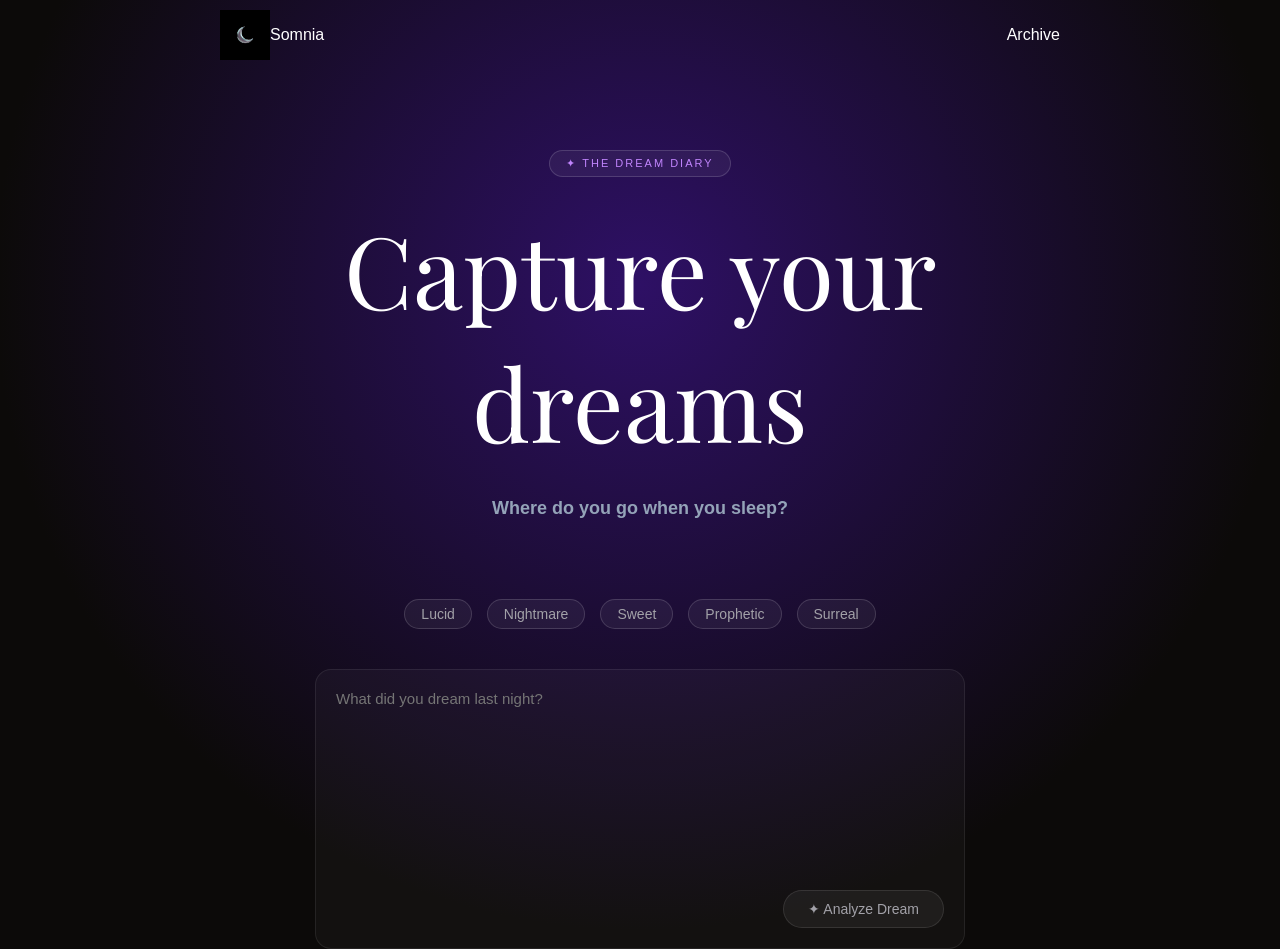
==== index.html @ 9a11fef3 "feat: add intro section and textarea design" ====
<!DOCTYPE html>
<html lang="en">

<head>
    <meta charset="UTF-8">
    <meta name="viewport" content="width=device-width, initial-scale=1.0">
    <title>Somnia</title>
    <link rel="stylesheet" href="style.css">
</head>

<body>
    <header>
        <div class="header-container">
            <div class="logo-area">
                <img src="images/logo.jpg" alt="logo">
                <span class="logo-tex">Somnia</span>
            </div>

            <div class="navbar">
                <span>Archive</span>
            </div>
        </div>
    </header>
    <main>
        <div class="intro">
            <span class="intro-detail">✦ THE DREAM DIARY</span>
            <h1>Capture your dreams</h1>
            <h2>Where do you go when you sleep?</h2>
        </div>

        <div class="categories">
            <div>Lucid</div>
            <div>Nightmare</div>
            <div>Sweet</div>
            <div>Prophetic</div>
            <div>Surreal</div>
        </div>
        <div class="textarea-container">
            <textarea spellcheck="false" placeholder="What did you dream last night?"></textarea>
            <button class="analyze">✦ Analyze Dream</button>
        </div>

        <div class="cards-container" id="cosmic-cards-wrapper">
        </div>
    </main>

<script src="script.js"></script>
</body>

</html>
---- style.css ----
@import url('https://fonts.googleapis.com/css2?family=Playfair+Display:ital,wght@0,400..900;1,400..900&display=swap');
body {
  background: radial-gradient(circle at 50% 30%, #2e1065 0%, #0c0a09 70%);
  margin: 0;
  padding: 0;
  font-family: sans-serif;
}
*{
  margin: 0;
}

img {
  width: 50px;
}

.logo-text{
  font-family: "Playfair Display", serif;
}

header {
  color: white;
  padding: 10px 20px;
}



.header-container {
  display: flex;
  justify-content: space-between; 
  align-items: center; 
}

.logo-area {
  display: flex;
  align-items: center;
  margin-left: 200px;
}

.navbar {
  font-size: 16px;
  cursor: pointer;
  margin-right: 200px;
}

.intro {
  color: white;
  display: flex;
  flex-direction: column;
  justify-content: center; 
  align-items: center;    
  text-align: center;      
  padding: 80px 20px; 

}

.intro-detail {
  background-color: rgba(255, 255, 255, 0.05);
  border: 1px solid rgba(255, 255, 255, 0.15);
  border-radius: 50px;
  color: #c084fc; 
  font-size: 11px;
  font-weight: 500;
  letter-spacing: 2px;
  padding: 6px 16px;
  margin-bottom: 25px;
}

.intro h1{
  font-family: "Playfair Display", serif;
  font-size: 100px;
  width: 700px;
  font-weight: 400;
}

.intro h2{
  font-size: 18px;
  color: #94a3b8;
  margin-top: 30px;
}

.categories{
  color: white;
  display: flex;
  gap: 15px;
  justify-content: center;
}

.categories div{
  border-radius: 50px;
  background-color: rgba(255, 255, 255, 0.05);
  border: 1px solid rgba(255, 255, 255, 0.15);
  padding: 6px 16px;
  color: #a2a1a8; 
  font-size: 14px;
  cursor: pointer;
}

.textarea-container {
  margin: 40px auto 0 auto;
  display: flex;
  flex-direction: column;
  background-color: rgba(255, 255, 255, 0.03);
  border: 1px solid rgba(255, 255, 255, 0.08);
  width: 650px;
  min-height: 180px;
  padding: 20px;
  border-radius: 16px;
  position: relative;
  box-sizing: border-box;
}

.textarea-container textarea {
  background: transparent;
  border: none;
  color: #a2a1a8;
  resize: none;
  width: 100%;
  height: 200px;
  outline: none;
  font-family: sans-serif;
  font-size: 15px;
  padding: 0;
}

.analyze {
  align-self: flex-end;
  margin-top: auto;
  background-color: rgba(255, 255, 255, 0.05);
  border: 1px solid rgba(255, 255, 255, 0.1);
  color: #a2a1a8;
  padding: 10px 24px;
  border-radius: 20px;
  font-size: 14px;
  cursor: pointer;
}

.analyze:hover {
  background-color: rgba(255, 255, 255, 0.1);
  color: white;
  border-color: rgba(192, 132, 252, 0.4);
}
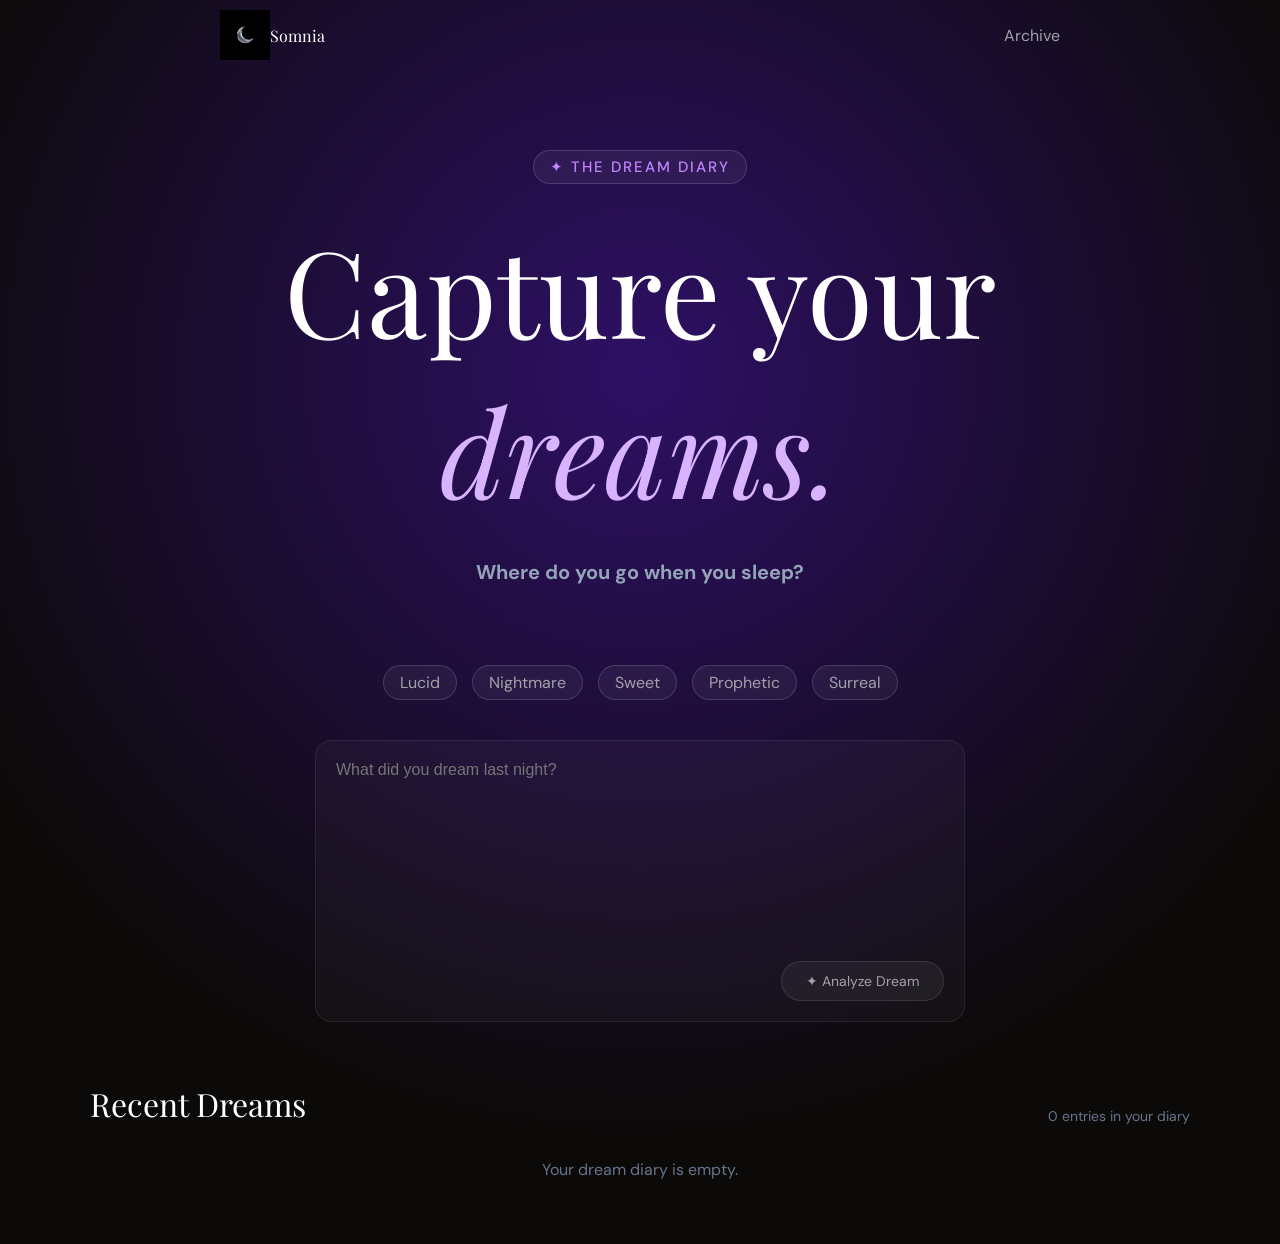
==== commit 577bec06: "feat: add dream card features, local storage integration and archive page" ====
--- a/index.html
+++ b/index.html
@@ -13,18 +13,21 @@
         <div class="header-container">
             <div class="logo-area">
                 <img src="images/logo.jpg" alt="logo">
-                <span class="logo-tex">Somnia</span>
+                <span class="logo-text">Somnia</span>
             </div>
 
             <div class="navbar">
-                <span>Archive</span>
+                <a href="archive.html" class="archive-link">Archive</a>
             </div>
         </div>
     </header>
     <main>
         <div class="intro">
             <span class="intro-detail">✦ THE DREAM DIARY</span>
-            <h1>Capture your dreams</h1>
+            <h1>
+                <span>Capture your</span>
+                <span class="dream-highlight">dreams.</span>
+            </h1>
             <h2>Where do you go when you sleep?</h2>
         </div>
 
@@ -40,11 +43,22 @@
             <button class="analyze">✦ Analyze Dream</button>
         </div>
 
-        <div class="cards-container" id="cosmic-cards-wrapper">
-        </div>
+        <!-- <div class="cards-container" id="cosmic-cards-wrapper">
+        </div> -->
+
+        <section class="recent-dreams-section">
+            <div class="section-header">
+                <h2 id="section-main-title">Recent Dreams</h2>
+                <span class="dream-count" id="dream-counter">0 entries in your diary</span>
+            </div>
+
+            <div class="dreams-grid" id="dreams-wrapper"></div>
+        </section>
+
+        <div class="cards-container" id="cosmic-cards-wrapper"></div>
     </main>
 
-<script src="script.js"></script>
+    <script src="script.js"></script>
 </body>
 
 </html>
--- a/style.css
+++ b/style.css
@@ -1,12 +1,16 @@
 @import url('https://fonts.googleapis.com/css2?family=Playfair+Display:ital,wght@0,400..900;1,400..900&display=swap');
+@import url('https://fonts.googleapis.com/css2?family=DM+Sans:ital,opsz,wght@0,9..40,100..1000;1,9..40,100..1000&display=swap');
+
+
+*{
+  margin: 0;
+  font-family: "DM Sans", sans-serif;
+}
+
 body {
   background: radial-gradient(circle at 50% 30%, #2e1065 0%, #0c0a09 70%);
   margin: 0;
   padding: 0;
-  font-family: sans-serif;
-}
-*{
-  margin: 0;
 }
 
 img {
@@ -14,7 +18,7 @@
 }
 
 .logo-text{
-  font-family: "Playfair Display", serif;
+  font-family: "Playfair Display", serif !important;
 }
 
 header {
@@ -40,6 +44,7 @@
   font-size: 16px;
   cursor: pointer;
   margin-right: 200px;
+  color: #a2a1a8;
 }
 
 .intro {
@@ -58,7 +63,7 @@
   border: 1px solid rgba(255, 255, 255, 0.15);
   border-radius: 50px;
   color: #c084fc; 
-  font-size: 11px;
+  font-size: 15px;
   font-weight: 500;
   letter-spacing: 2px;
   padding: 6px 16px;
@@ -66,14 +71,22 @@
 }
 
 .intro h1{
-  font-family: "Playfair Display", serif;
-  font-size: 100px;
-  width: 700px;
+    width: 800px;
+}
+
+.intro h1 span{
+  font-family: "Playfair Display", serif !important;
+  font-size: 120px;
   font-weight: 400;
 }
 
+.dream-highlight{
+  color: #d8b4fe;
+  font-style: italic;
+}
+
 .intro h2{
-  font-size: 18px;
+  font-size: 20px;
   color: #94a3b8;
   margin-top: 30px;
 }
@@ -91,8 +104,15 @@
   border: 1px solid rgba(255, 255, 255, 0.15);
   padding: 6px 16px;
   color: #a2a1a8; 
-  font-size: 14px;
+  font-size: 16px;
   cursor: pointer;
+}
+
+.categories div.active {
+  background-color: #c084fc; 
+  border-color: #c084fc;
+  color: #0c0a09; 
+  font-weight: 500;
 }
 
 .textarea-container {
@@ -118,7 +138,7 @@
   height: 200px;
   outline: none;
   font-family: sans-serif;
-  font-size: 15px;
+  font-size: 16px;
   padding: 0;
 }
 
@@ -140,3 +160,154 @@
   border-color: rgba(192, 132, 252, 0.4);
 }
 
+.card-author{
+  color: white;
+}
+
+.card-title{
+  color: white;
+}
+
+
+
+
+.recent-dreams-section {
+  max-width: 1100px;
+  margin: 60px auto;
+  padding: 0 20px;
+  color: white;
+}
+
+.section-header {
+  display: flex;
+  justify-content: space-between;
+  align-items: flex-end;
+  margin-bottom: 30px;
+}
+
+.section-header h2 {
+  font-family: "Playfair Display", serif;
+  font-size: 32px;
+  font-weight: 400;
+}
+
+.dream-count {
+  color: #64748b;
+  font-size: 14px;
+}
+
+.dreams-grid {
+  display: grid;
+  grid-template-columns: repeat(auto-fill, minmax(320px, 1fr));
+  gap: 25px;
+}
+
+.dream-card {
+  background-color: rgba(255, 255, 255, 0.02);
+  border: 1px solid rgba(255, 255, 255, 0.05);
+  border-radius: 20px;
+  padding: 24px;
+  display: flex;
+  flex-direction: column;
+  justify-content: space-between;
+  min-height: 220px;
+  transition: all 0.3s ease;
+}
+
+.dream-card:hover {
+  background-color: rgba(255, 255, 255, 0.04);
+  border-color: rgba(192, 132, 252, 0.2);
+  transform: translateY(-4px);
+}
+
+.card-top {
+  display: flex;
+  justify-content: space-between;
+  align-items: center;
+  margin-bottom: 15px;
+}
+
+.dream-tag {
+  font-size: 12px;
+  padding: 4px 12px;
+  border-radius: 20px;
+  font-weight: 500;
+}
+
+.tag-lucid { background-color: rgba(192, 132, 252, 0.15); color: #c084fc; }
+.tag-nightmare { background-color: rgba(239, 68, 68, 0.15); color: #f87171; }
+.tag-sweet { background-color: rgba(244, 114, 182, 0.15); color: #f472b6; }
+.tag-surreal { background-color: rgba(56, 189, 248, 0.15); color: #38bdf8; }
+
+.dream-time {
+  font-size: 12px;
+  color: #64748b;
+}
+
+.dream-title {
+  font-family: "Playfair Display", serif;
+  font-size: 20px;
+  font-weight: 400;
+  margin-bottom: 10px;
+}
+
+.dream-card {
+  background-color: rgba(255, 255, 255, 0.02);
+  border: 1px solid rgba(255, 255, 255, 0.05);
+  border-radius: 20px;
+  padding: 24px;
+  display: flex;
+  flex-direction: column;
+  height: 250px; 
+  box-sizing: border-box;
+}
+
+.dream-text {
+  font-size: 14px;
+  color: #94a3b8;
+  line-height: 1.5;
+  margin-bottom: 15px;
+  height: 90px;        
+  overflow: hidden;   
+  word-break: break-all; 
+}
+
+.card-bottom {
+  display: flex;
+  justify-content: space-between;
+  align-items: center;
+  margin-top: auto;
+  font-size: 13px;
+}
+
+.dream-date {
+  color: #64748b;
+}
+
+.read-more {
+  color: #c084fc;
+  text-decoration: none;
+  transition: color 0.2s;
+}
+
+.read-more:hover {
+  color: #e9d5ff;
+}
+
+.no-dreams {
+  color: #64748b;
+  grid-column: 1 / -1;
+  text-align: center;
+  padding: 4px 0;
+}
+
+.archive-link {
+  color: #a2a1a8;
+  text-decoration: none;
+  font-size: 16px;
+  transition: color 0.2s;
+}
+
+.archive-link:hover {
+  color: #c084fc;
+}
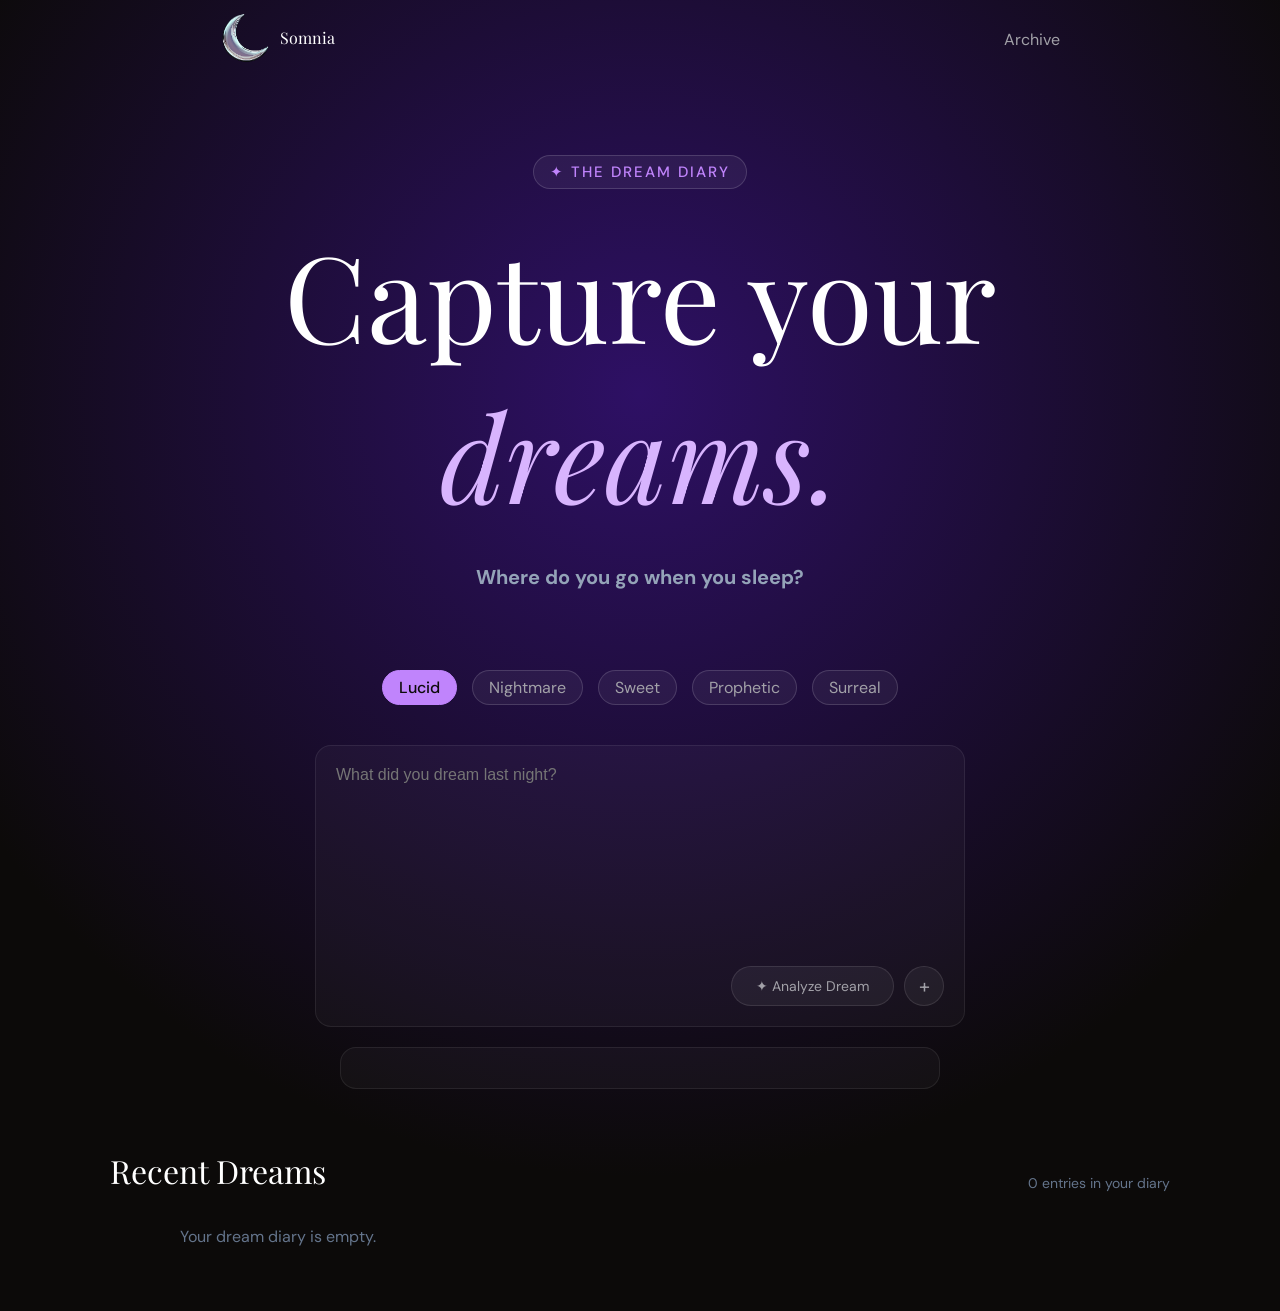
==== commit d3b6cb61: "feat: integrate Gemini AI dream analysis and fix api key security" ====
--- a/index.html
+++ b/index.html
@@ -12,7 +12,7 @@
     <header>
         <div class="header-container">
             <div class="logo-area">
-                <img src="images/logo.jpg" alt="logo">
+                <img src="images/image.png" alt="logo">
                 <span class="logo-text">Somnia</span>
             </div>
 
@@ -32,7 +32,7 @@
         </div>
 
         <div class="categories">
-            <div>Lucid</div>
+            <div class="active">Lucid</div>
             <div>Nightmare</div>
             <div>Sweet</div>
             <div>Prophetic</div>
@@ -40,8 +40,13 @@
         </div>
         <div class="textarea-container">
             <textarea spellcheck="false" placeholder="What did you dream last night?"></textarea>
-            <button class="analyze">✦ Analyze Dream</button>
+            <div class="buttons">
+                <button class="analyze">✦ Analyze Dream</button>
+                <button class="add-button">+</button>
+            </div>
         </div>
+
+        <div class="ai-result"></div>
 
         <!-- <div class="cards-container" id="cosmic-cards-wrapper">
         </div> -->
--- a/style.css
+++ b/style.css
@@ -5,6 +5,7 @@
 *{
   margin: 0;
   font-family: "DM Sans", sans-serif;
+  box-sizing: border-box;
 }
 
 body {
@@ -26,8 +27,6 @@
   padding: 10px 20px;
 }
 
-
-
 .header-container {
   display: flex;
   justify-content: space-between; 
@@ -38,10 +37,11 @@
   display: flex;
   align-items: center;
   margin-left: 200px;
+  gap: 10px;
 }
 
 .navbar {
-  font-size: 16px;
+  font-size: 20px;
   cursor: pointer;
   margin-right: 200px;
   color: #a2a1a8;
@@ -160,6 +160,28 @@
   border-color: rgba(192, 132, 252, 0.4);
 }
 
+.add-button{
+  width: 40px;
+  border-radius: 50%;
+  text-align: center;
+  border: 1px solid rgba(255, 255, 255, 0.1);
+  background-color: rgba(255, 255, 255, 0.05);
+  color: #a2a1a8;
+  font-size: 20px;
+}
+
+.add-button:hover {
+  background-color: rgba(255, 255, 255, 0.1);
+  color: white;
+  border-color: rgba(192, 132, 252, 0.4);
+}
+
+.buttons{
+  display: flex;
+  justify-content: end;
+  gap: 10px;
+}
+
 .card-author{
   color: white;
 }
@@ -167,9 +189,6 @@
 .card-title{
   color: white;
 }
-
-
-
 
 .recent-dreams-section {
   max-width: 1100px;
@@ -198,7 +217,7 @@
 
 .dreams-grid {
   display: grid;
-  grid-template-columns: repeat(auto-fill, minmax(320px, 1fr));
+  grid-template-columns: repeat(auto-fill, minmax(320px, 1fr));   
   gap: 25px;
 }
 
@@ -249,6 +268,7 @@
   font-size: 20px;
   font-weight: 400;
   margin-bottom: 10px;
+  
 }
 
 .dream-card {
@@ -296,7 +316,6 @@
 
 .no-dreams {
   color: #64748b;
-  grid-column: 1 / -1;
   text-align: center;
   padding: 4px 0;
 }
@@ -310,4 +329,119 @@
 
 .archive-link:hover {
   color: #c084fc;
+}
+
+
+
+
+
+
+.dream-card {
+  position: relative;
+  background-color: rgba(255, 255, 255, 0.02);
+  border: 1px solid rgba(255, 255, 255, 0.05);
+  border-radius: 20px;
+  padding: 24px;
+  height: 250px;
+  box-sizing: border-box;
+}
+
+.card-options-wrapper {
+  position: absolute;
+  top: 15px;
+  right: 15px;
+  z-index: 20; 
+}
+
+.options-btn {
+  background: none;
+  border: none;
+  color: #94a3b8;
+  font-size: 22px;
+  cursor: pointer;
+  padding: 5px;
+}
+
+.options-btn:hover {
+  color: white;
+}
+
+
+
+.options-menu {
+  display: none; 
+  position: absolute;
+  right: 0;
+  top: 30px;
+  background-color: #1a1625; 
+  border: 1px solid rgba(255, 255, 255, 0.1);
+  border-radius: 8px;
+  width: 100px;
+  overflow: hidden;
+}
+
+.options-menu.show {
+  display: block;
+}
+
+.options-menu button {
+  background: none;
+  border: none;
+  color: #cbd5e1;
+  padding: 10px 12px;
+  font-size: 14px;
+  text-align: left;
+  width: 100%;
+  cursor: pointer;
+  display: block;
+}
+
+.options-menu button:hover {
+  background-color: rgba(255, 255, 255, 0.08);
+  color: white;
+}
+
+.options-menu .delete-opt {
+  color: #f87171;
+}
+.options-menu .delete-opt:hover {
+  background-color: rgba(248, 113, 113, 0.1);
+}
+
+
+
+.ai-result{
+  color: white;
+  background-color: rgba(255, 255, 255, 0.03);
+  border: 1px solid rgba(255, 255, 255, 0.08);
+  width: 600px;
+  display: flex;
+  align-items: center;
+  justify-content: center;
+  font-size: 14px;
+  padding: 20px;
+  border-radius: 16px;
+  margin: 20px auto;
+}
+
+.archive-categories {
+  display: flex;
+  gap: 12px;
+  justify-content: center;
+  margin-bottom: 30px;
+}
+
+.arch-cat {
+  padding: 8px 16px;
+  border: 1px solid rgba(255, 255, 255, 0.2);
+  border-radius: 20px;
+  color: #a78bfa;
+  cursor: pointer;
+  font-size: 14px;
+}
+.arch-cat.active {
+  background-color: #c084fc;
+  color: #0c0a12;
+  border-color: #c084fc;
+  box-shadow: 0 0 10px rgba(192, 132, 252, 0.4);
 }
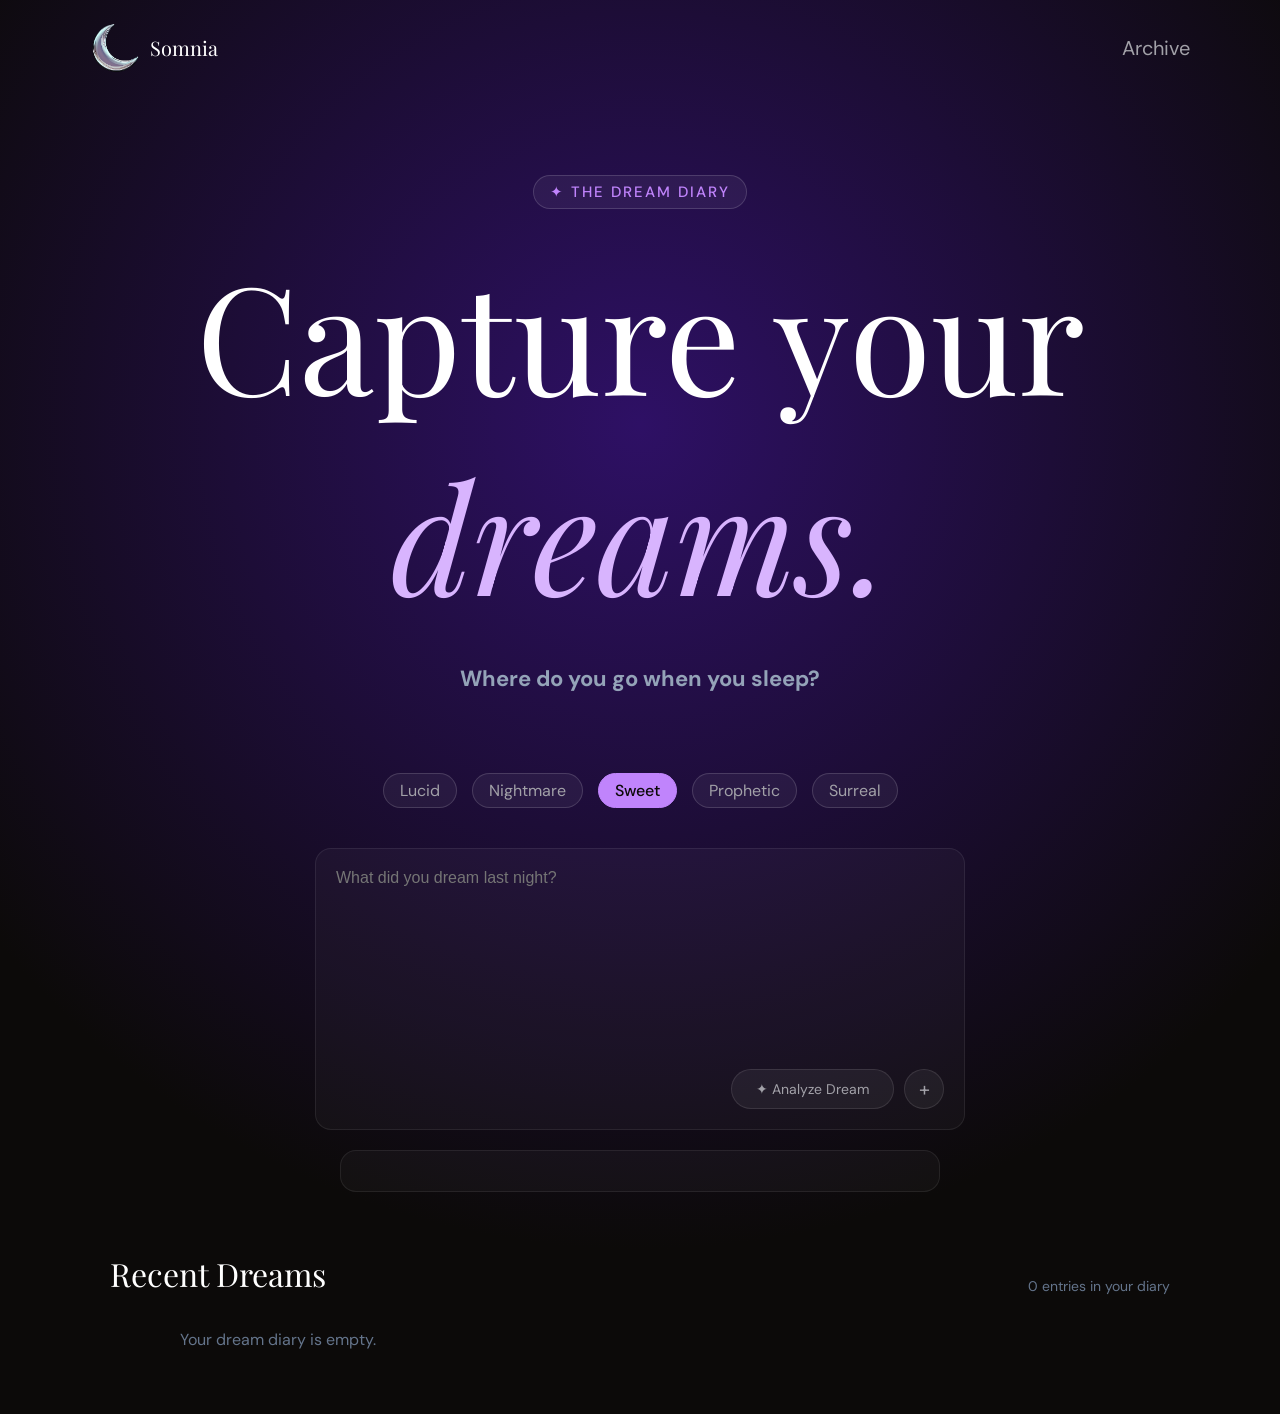
==== commit 72017be1: "feat: add and delete button, popup" ====
--- a/index.html
+++ b/index.html
@@ -32,9 +32,9 @@
         </div>
 
         <div class="categories">
-            <div class="active">Lucid</div>
+            <div>Lucid</div>
             <div>Nightmare</div>
-            <div>Sweet</div>
+            <div class="active">Sweet</div>
             <div>Prophetic</div>
             <div>Surreal</div>
         </div>
@@ -47,10 +47,6 @@
         </div>
 
         <div class="ai-result"></div>
-
-        <!-- <div class="cards-container" id="cosmic-cards-wrapper">
-        </div> -->
-
         <section class="recent-dreams-section">
             <div class="section-header">
                 <h2 id="section-main-title">Recent Dreams</h2>
--- a/style.css
+++ b/style.css
@@ -2,7 +2,7 @@
 @import url('https://fonts.googleapis.com/css2?family=DM+Sans:ital,opsz,wght@0,9..40,100..1000;1,9..40,100..1000&display=swap');
 
 
-*{
+* {
   margin: 0;
   font-family: "DM Sans", sans-serif;
   box-sizing: border-box;
@@ -18,8 +18,13 @@
   width: 50px;
 }
 
-.logo-text{
+.logo-text {
   font-family: "Playfair Display", serif !important;
+  font-size: 20px;
+}
+
+.navbar a{
+  font-size: 20px;
 }
 
 header {
@@ -29,21 +34,23 @@
 
 .header-container {
   display: flex;
-  justify-content: space-between; 
-  align-items: center; 
+  justify-content: space-between;
+  align-items: center;
+  margin: 10px 30px;
 }
 
 .logo-area {
   display: flex;
   align-items: center;
-  margin-left: 200px;
+  margin-left: 40px;
   gap: 10px;
 }
+
 
 .navbar {
   font-size: 20px;
   cursor: pointer;
-  margin-right: 200px;
+  margin-right: 40px;
   color: #a2a1a8;
 }
 
@@ -51,10 +58,10 @@
   color: white;
   display: flex;
   flex-direction: column;
-  justify-content: center; 
-  align-items: center;    
-  text-align: center;      
-  padding: 80px 20px; 
+  justify-content: center;
+  align-items: center;
+  text-align: center;
+  padding: 80px 20px;
 
 }
 
@@ -62,7 +69,7 @@
   background-color: rgba(255, 255, 255, 0.05);
   border: 1px solid rgba(255, 255, 255, 0.15);
   border-radius: 50px;
-  color: #c084fc; 
+  color: #c084fc;
   font-size: 15px;
   font-weight: 500;
   letter-spacing: 2px;
@@ -70,48 +77,49 @@
   margin-bottom: 25px;
 }
 
-.intro h1{
-    width: 800px;
-}
-
-.intro h1 span{
+.intro h1 {
+  width: 90%;
+  max-width: 900px;
+}
+
+.intro h1 span {
   font-family: "Playfair Display", serif !important;
-  font-size: 120px;
+  font-size: 150px;
   font-weight: 400;
 }
 
-.dream-highlight{
+.dream-highlight {
   color: #d8b4fe;
   font-style: italic;
 }
 
-.intro h2{
-  font-size: 20px;
+.intro h2 {
+  font-size: 22px;
   color: #94a3b8;
   margin-top: 30px;
 }
 
-.categories{
+.categories {
   color: white;
   display: flex;
   gap: 15px;
   justify-content: center;
 }
 
-.categories div{
+.categories div {
   border-radius: 50px;
   background-color: rgba(255, 255, 255, 0.05);
   border: 1px solid rgba(255, 255, 255, 0.15);
   padding: 6px 16px;
-  color: #a2a1a8; 
+  color: #a2a1a8;
   font-size: 16px;
   cursor: pointer;
 }
 
 .categories div.active {
-  background-color: #c084fc; 
+  background-color: #c084fc;
   border-color: #c084fc;
-  color: #0c0a09; 
+  color: #0c0a09;
   font-weight: 500;
 }
 
@@ -121,7 +129,8 @@
   flex-direction: column;
   background-color: rgba(255, 255, 255, 0.03);
   border: 1px solid rgba(255, 255, 255, 0.08);
-  width: 650px;
+  width: 90%;
+  max-width: 650px;
   min-height: 180px;
   padding: 20px;
   border-radius: 16px;
@@ -160,7 +169,7 @@
   border-color: rgba(192, 132, 252, 0.4);
 }
 
-.add-button{
+.add-button {
   width: 40px;
   border-radius: 50%;
   text-align: center;
@@ -176,17 +185,17 @@
   border-color: rgba(192, 132, 252, 0.4);
 }
 
-.buttons{
+.buttons {
   display: flex;
   justify-content: end;
   gap: 10px;
 }
 
-.card-author{
-  color: white;
-}
-
-.card-title{
+.card-author {
+  color: white;
+}
+
+.card-title {
   color: white;
 }
 
@@ -217,7 +226,7 @@
 
 .dreams-grid {
   display: grid;
-  grid-template-columns: repeat(auto-fill, minmax(320px, 1fr));   
+  grid-template-columns: repeat(auto-fill, minmax(320px, 1fr));
   gap: 25px;
 }
 
@@ -253,10 +262,25 @@
   font-weight: 500;
 }
 
-.tag-lucid { background-color: rgba(192, 132, 252, 0.15); color: #c084fc; }
-.tag-nightmare { background-color: rgba(239, 68, 68, 0.15); color: #f87171; }
-.tag-sweet { background-color: rgba(244, 114, 182, 0.15); color: #f472b6; }
-.tag-surreal { background-color: rgba(56, 189, 248, 0.15); color: #38bdf8; }
+.tag-lucid {
+  background-color: rgba(192, 132, 252, 0.15);
+  color: #c084fc;
+}
+
+.tag-nightmare {
+  background-color: rgba(239, 68, 68, 0.15);
+  color: #f87171;
+}
+
+.tag-sweet {
+  background-color: rgba(244, 114, 182, 0.15);
+  color: #f472b6;
+}
+
+.tag-surreal {
+  background-color: rgba(56, 189, 248, 0.15);
+  color: #38bdf8;
+}
 
 .dream-time {
   font-size: 12px;
@@ -268,7 +292,7 @@
   font-size: 20px;
   font-weight: 400;
   margin-bottom: 10px;
-  
+
 }
 
 .dream-card {
@@ -278,7 +302,7 @@
   padding: 24px;
   display: flex;
   flex-direction: column;
-  height: 250px; 
+  height: 250px;
   box-sizing: border-box;
 }
 
@@ -287,9 +311,9 @@
   color: #94a3b8;
   line-height: 1.5;
   margin-bottom: 15px;
-  height: 90px;        
-  overflow: hidden;   
-  word-break: break-all; 
+  height: 90px;
+  overflow: hidden;
+  word-break: break-all;
 }
 
 .card-bottom {
@@ -350,7 +374,7 @@
   position: absolute;
   top: 15px;
   right: 15px;
-  z-index: 20; 
+  z-index: 20;
 }
 
 .options-btn {
@@ -369,11 +393,11 @@
 
 
 .options-menu {
-  display: none; 
+  display: none;
   position: absolute;
   right: 0;
   top: 30px;
-  background-color: #1a1625; 
+  background-color: #1a1625;
   border: 1px solid rgba(255, 255, 255, 0.1);
   border-radius: 8px;
   width: 100px;
@@ -404,17 +428,19 @@
 .options-menu .delete-opt {
   color: #f87171;
 }
+
 .options-menu .delete-opt:hover {
   background-color: rgba(248, 113, 113, 0.1);
 }
 
 
 
-.ai-result{
+.ai-result {
   color: white;
   background-color: rgba(255, 255, 255, 0.03);
   border: 1px solid rgba(255, 255, 255, 0.08);
-  width: 600px;
+  width: 90%;
+  max-width: 600px;
   display: flex;
   align-items: center;
   justify-content: center;
@@ -439,9 +465,108 @@
   cursor: pointer;
   font-size: 14px;
 }
+
 .arch-cat.active {
   background-color: #c084fc;
   color: #0c0a12;
   border-color: #c084fc;
   box-shadow: 0 0 10px rgba(192, 132, 252, 0.4);
+}
+
+
+
+
+
+.popup-overlay {
+  position: fixed;
+  inset: 0;
+  background: rgba(0, 0, 0, 0.7);
+  display: flex;
+  align-items: center;
+  justify-content: center;
+  z-index: 1000;
+  padding: 20px;
+}
+
+.popup-box {
+  background: #120a2e;
+  border: 1px solid rgba(192, 132, 252, 0.2);
+  border-radius: 20px;
+  padding: 36px;
+  max-width: 560px;
+  width: 100%;
+  position: relative;
+  max-height: 85vh;
+  overflow-y: auto;
+}
+
+.popup-close {
+  position: absolute;
+  top: 16px;
+  right: 16px;
+  background: rgba(255,255,255,0.05);
+  border: 1px solid rgba(255,255,255,0.1);
+  color: #a2a1a8;
+  border-radius: 50%;
+  width: 32px;
+  height: 32px;
+  cursor: pointer;
+  font-size: 13px;
+}
+
+.popup-close:hover {
+  color: white;
+  background: rgba(255,255,255,0.1);
+}
+
+.popup-tag {
+  display: inline-block;
+  font-size: 12px;
+  padding: 4px 12px;
+  border-radius: 20px;
+  font-weight: 500;
+  margin-bottom: 14px;
+}
+
+.popup-title {
+  font-family: "Playfair Display", serif;
+  color: white;
+  font-size: 26px;
+  font-weight: 400;
+  margin-bottom: 6px;
+}
+
+.popup-date {
+  color: #64748b;
+  font-size: 13px;
+  margin-bottom: 20px;
+}
+
+.popup-divider {
+  border-top: 1px solid rgba(255,255,255,0.07);
+  margin-bottom: 20px;
+}
+
+.popup-text {
+  color: #cbd5e1;
+  font-size: 15px;
+  line-height: 1.8;
+  margin-bottom: 24px;
+}
+
+.popup-analysis-label {
+  color: #c084fc;
+  font-size: 13px;
+  letter-spacing: 1px;
+  margin-bottom: 10px;
+}
+
+.popup-analysis {
+  color: #94a3b8;
+  font-size: 14px;
+  line-height: 1.7;
+  background: rgba(192,132,252,0.05);
+  border: 1px solid rgba(192,132,252,0.1);
+  border-radius: 12px;
+  padding: 16px;
 }
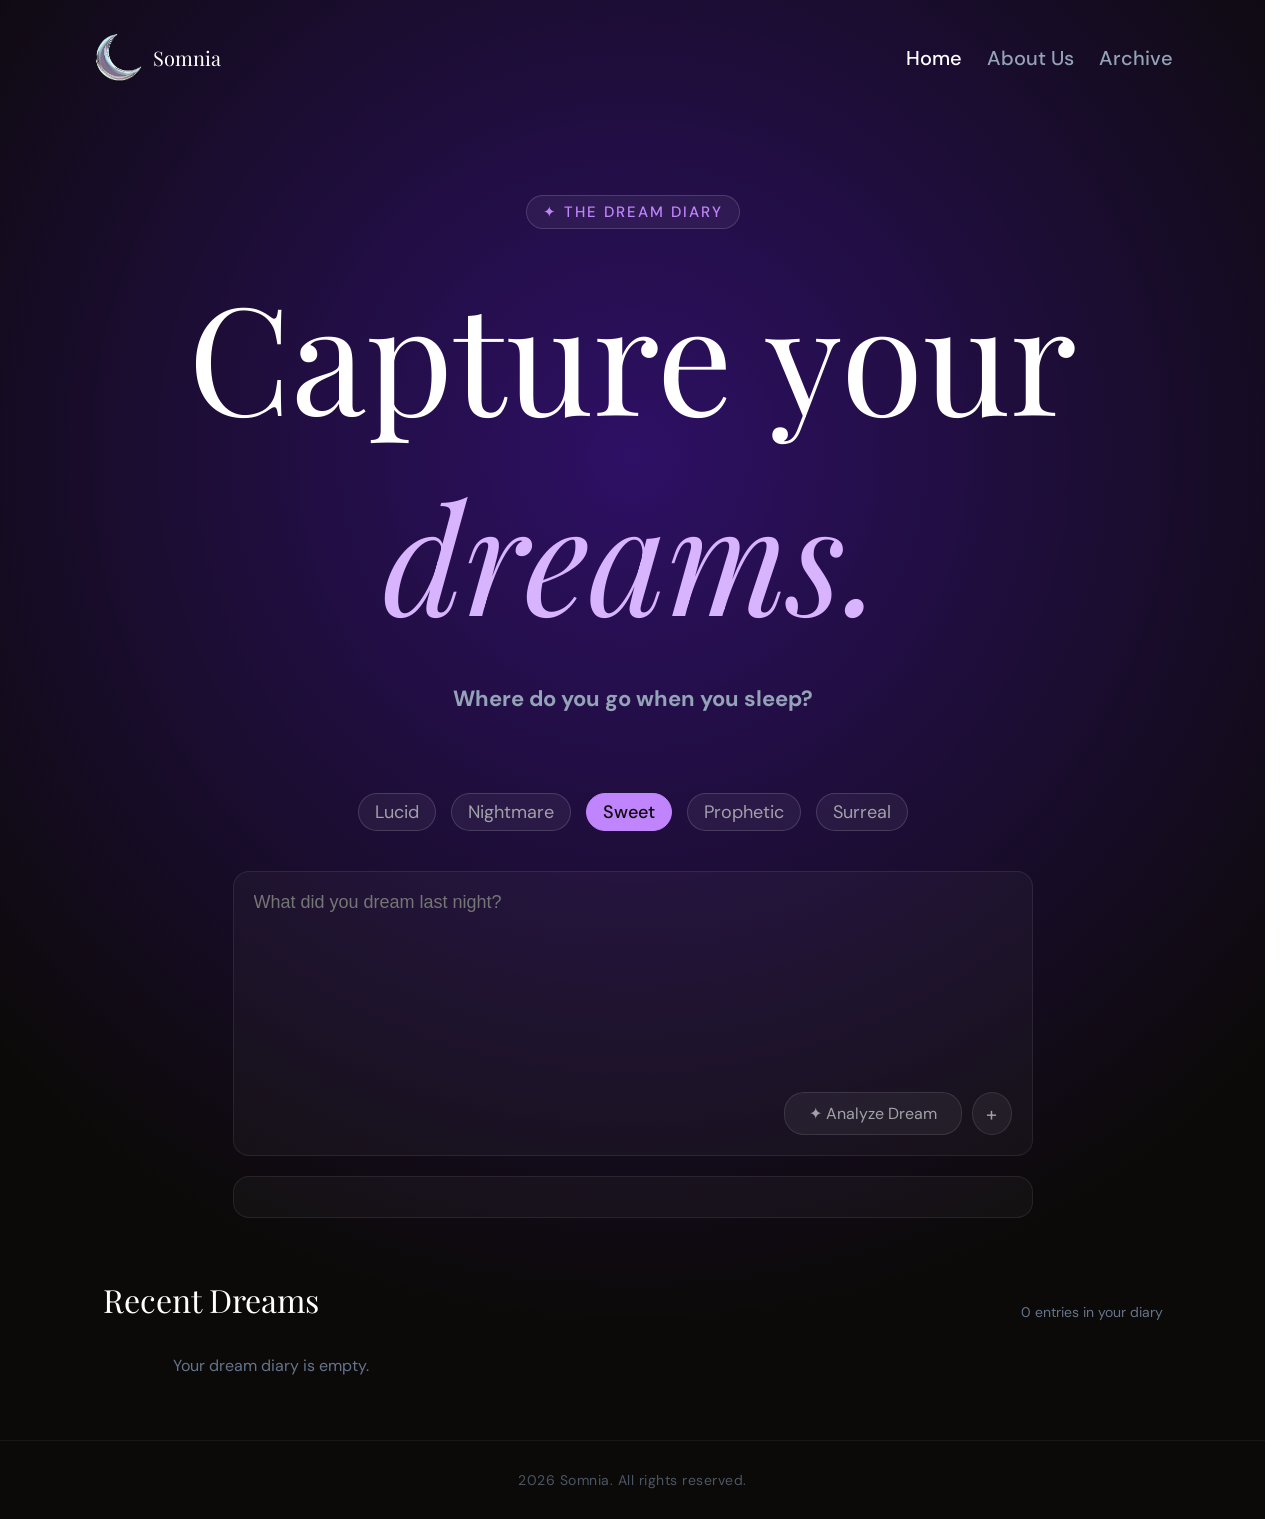
==== commit 58f0ec09: "feat: about us page added" ====
--- a/index.html
+++ b/index.html
@@ -17,6 +17,8 @@
             </div>
 
             <div class="navbar">
+                <a href="index.html" class="archive-link active">Home</a>
+                <a href="about-us.html" class="archive-link">About Us</a>
                 <a href="archive.html" class="archive-link">Archive</a>
             </div>
         </div>
@@ -60,6 +62,12 @@
     </main>
 
     <script src="script.js"></script>
+
+    <footer>
+        <div class="footer-container">
+            <p>2026 Somnia. All rights reserved.</p>
+        </div>
+    </footer>
 </body>
 
 </html>
--- a/style.css
+++ b/style.css
@@ -14,6 +14,10 @@
   padding: 0;
 }
 
+html {
+    scrollbar-gutter: stable;
+}
+
 img {
   width: 50px;
 }
@@ -33,10 +37,14 @@
 }
 
 .header-container {
-  display: flex;
-  justify-content: space-between;
-  align-items: center;
-  margin: 10px 30px;
+    display: flex;
+    justify-content: space-between;
+    align-items: center;
+    max-width: 1200px; /* Sənin əsas kontentinin (məsələn, About və ya əsas səhifənin) eni nə qədərdirsə, bura da onu yazırıq */
+    width: 100%;
+    margin: 0 auto; /* Bu kod headeri ekranın tam mərkəzində saxlayır */
+    padding: 20px; /* Ekran kiçiləndə kənarlara yapışmasın deyə zərif daxili boşluq */
+    box-sizing: border-box;
 }
 
 .logo-area {
@@ -112,7 +120,7 @@
   border: 1px solid rgba(255, 255, 255, 0.15);
   padding: 6px 16px;
   color: #a2a1a8;
-  font-size: 16px;
+  font-size: 18px;
   cursor: pointer;
 }
 
@@ -130,8 +138,8 @@
   background-color: rgba(255, 255, 255, 0.03);
   border: 1px solid rgba(255, 255, 255, 0.08);
   width: 90%;
-  max-width: 650px;
-  min-height: 180px;
+  max-width: 800px;
+  min-height: 200px;
   padding: 20px;
   border-radius: 16px;
   position: relative;
@@ -147,7 +155,7 @@
   height: 200px;
   outline: none;
   font-family: sans-serif;
-  font-size: 16px;
+  font-size: 18px;
   padding: 0;
 }
 
@@ -159,7 +167,7 @@
   color: #a2a1a8;
   padding: 10px 24px;
   border-radius: 20px;
-  font-size: 14px;
+  font-size: 16px;
   cursor: pointer;
 }
 
@@ -440,11 +448,11 @@
   background-color: rgba(255, 255, 255, 0.03);
   border: 1px solid rgba(255, 255, 255, 0.08);
   width: 90%;
-  max-width: 600px;
+  max-width: 800px;
   display: flex;
   align-items: center;
   justify-content: center;
-  font-size: 14px;
+  font-size: 18px;
   padding: 20px;
   border-radius: 16px;
   margin: 20px auto;
@@ -569,4 +577,290 @@
   border: 1px solid rgba(192,132,252,0.1);
   border-radius: 12px;
   padding: 16px;
-}+}
+
+
+
+
+/* ── Telefon: 375–767 ── */
+@media (max-width: 767px) {
+
+  .header-container {
+    margin: 5px 10px;
+  }
+
+  .logo-area {
+    margin-left: 10px;
+  }
+
+  .navbar {
+    margin-right: 10px;
+  }
+
+  .intro {
+    padding: 36px 16px;
+  }
+
+  .intro h1 span {
+    font-size: 64px;
+  }
+
+  .intro h2 {
+    font-size: 15px;
+  }
+
+  .categories {
+    flex-wrap: wrap;
+    gap: 8px;
+    padding: 0 16px;
+  }
+
+  .categories div {
+    font-size: 13px;
+    padding: 5px 12px;
+  }
+
+  .textarea-container {
+    margin-top: 20px;
+  }
+
+  .textarea-container textarea {
+    font-size: 14px;
+    height: 130px;
+  }
+
+  .analyze {
+    font-size: 13px;
+    padding: 8px 14px;
+  }
+
+  .ai-result {
+    font-size: 14px;
+    padding: 16px;
+  }
+
+  .recent-dreams-section {
+    margin: 32px auto;
+    padding: 0 14px;
+  }
+
+  .section-header {
+    flex-direction: column;
+    align-items: flex-start;
+    gap: 4px;
+  }
+
+  .section-header h2 {
+    font-size: 22px;
+  }
+
+  .dreams-grid {
+    grid-template-columns: 1fr;
+  }
+
+  .popup-box {
+    padding: 20px 16px;
+    max-height: 92vh;
+    border-radius: 16px;
+  }
+
+  .popup-title {
+    font-size: 20px;
+  }
+
+  .archive-categories {
+    flex-wrap: wrap;
+    gap: 8px;
+    padding: 0 14px;
+  }
+}
+
+/* ── Planşet: 768–1199 ── */
+@media (min-width: 768px) and (max-width: 1199px) {
+
+  .logo-area {
+    margin-left: 20px;
+  }
+
+  .navbar {
+    margin-right: 20px;
+  }
+
+  .intro {
+    padding: 60px 24px;
+  }
+
+  .intro h1 span {
+    font-size: 100px;
+  }
+
+  .intro h2 {
+    font-size: 18px;
+  }
+
+  .categories div {
+    font-size: 15px;
+  }
+
+  .textarea-container {
+    max-width: 90%;
+  }
+
+  .ai-result {
+    max-width: 90%;
+  }
+
+  .recent-dreams-section {
+    padding: 0 24px;
+  }
+
+  .dreams-grid {
+    grid-template-columns: repeat(2, 1fr);
+  }
+
+  .archive-categories {
+    flex-wrap: wrap;
+    gap: 10px;
+  }
+}
+
+/* ── Komputer: 1200–2000 ── */
+@media (min-width: 1200px) {
+
+  .logo-area {
+    margin-left: 40px;
+  }
+
+  .navbar {
+    margin-right: 40px;
+  }
+
+  .intro h1 span {
+    font-size: 150px;
+  }
+
+  .dreams-grid {
+    grid-template-columns: repeat(3, 1fr);
+  }
+}
+
+
+/* --- About Us Səhifəsi Ümumi Ayarları --- */
+.about-page {
+    background-color: #0c0a09; /* Ağ fonu tamamilə silib sənin tünd fonunu qoyduq */
+    color: #94a3b8;
+    margin: 0;
+}
+
+.about-section {
+    display: flex;
+    flex-direction: column;
+    align-items: center;      /* Bu kod daxilindəki hər şeyi ortalayır */
+    justify-content: center;
+    gap: 40px;
+    margin: 50px auto;        /* Təkrarlanan margin-top kodlarını silib vahid bu mərkəzləməni qoyuruq */
+    width: 100%;
+}
+
+/* Şəklin yerləşdiyi sahə (Tamamilə düzbucaqlı, heç bir dairəvi kəsik yoxdur) */
+.about-img {
+    display: flex;
+    justify-content: center;  /* Sabit 800px olan şəkli tam mərkəzə gətirir */
+    width: 100%;
+    height: auto;
+}
+
+.about-img img {
+    width: 1000px;
+    height: auto;
+    display: block;
+    border-radius: 0;
+}
+
+/* Mətnin yerləşdiyi sahə */
+.about-content {
+    max-width: 800px;         /* Mətni də şəkil kimi maksimum 800px enində saxlayır və ortalayır */
+    width: 100%;
+}
+
+.about-content p {
+    font-size: 18px;
+    line-height: 1.8;
+    color: #94a3b8;
+    margin: 0;
+}
+
+.about-content strong {
+    color: #e9d5ff; /* Son cümləni zərif parlaq bənövşəyi edir */
+    display: block;
+    margin-top: 15px;
+    font-size: 18px;
+}
+
+/* --- Mobil Telefon Uyğunlaşması --- */
+@media (max-width: 600px) {
+    .about-section {
+        flex-direction: column;
+        gap: 25px;
+        margin-top: 30px;
+    }
+
+    .about-img {
+        width: 100%;
+        height: 240px;
+    }
+
+    .about-content p {
+        font-size: 14px;
+        line-height: 1.6;
+    }
+}
+
+
+
+.navbar {
+    display: flex;
+    gap: 25px; 
+    align-items: center;
+}
+
+.archive-link {
+    color: #94a3b8; 
+    text-decoration: none;
+    font-size: 16px;
+    font-weight: 500;
+    transition: color 0.2s ease;
+}
+
+.archive-link:hover, 
+.archive-link.active {
+    color: #ffffff; 
+}
+
+
+/* --- Sadə və Zərif Footer Dizaynı --- */
+footer {
+    border-top: 1px solid rgba(255, 255, 255, 0.05); /* Yuxarıdan çox incə bir ayırıcı xətt */
+    padding: 30px 0;
+    margin-top: 60px; /* Səhifənin kontenti ilə footer arasında nəfəs alacaq məsafə */
+    width: 100%;
+}
+
+.footer-container {
+    max-width: 1200px; /* Header ilə eyni xəttdə mərkəzlənməsi üçün */
+    margin: 0 auto;
+    display: flex;
+    justify-content: center; /* Mətni tam ortalayır */
+    padding: 0 20px;
+    box-sizing: border-box;
+}
+
+.footer-container p {
+    color: #4b5563; /* Yumşaq, göz yormayan tünd-boz rəng */
+    font-size: 14px;
+    margin: 0;
+    letter-spacing: 0.5px;
+}
+
+
+
